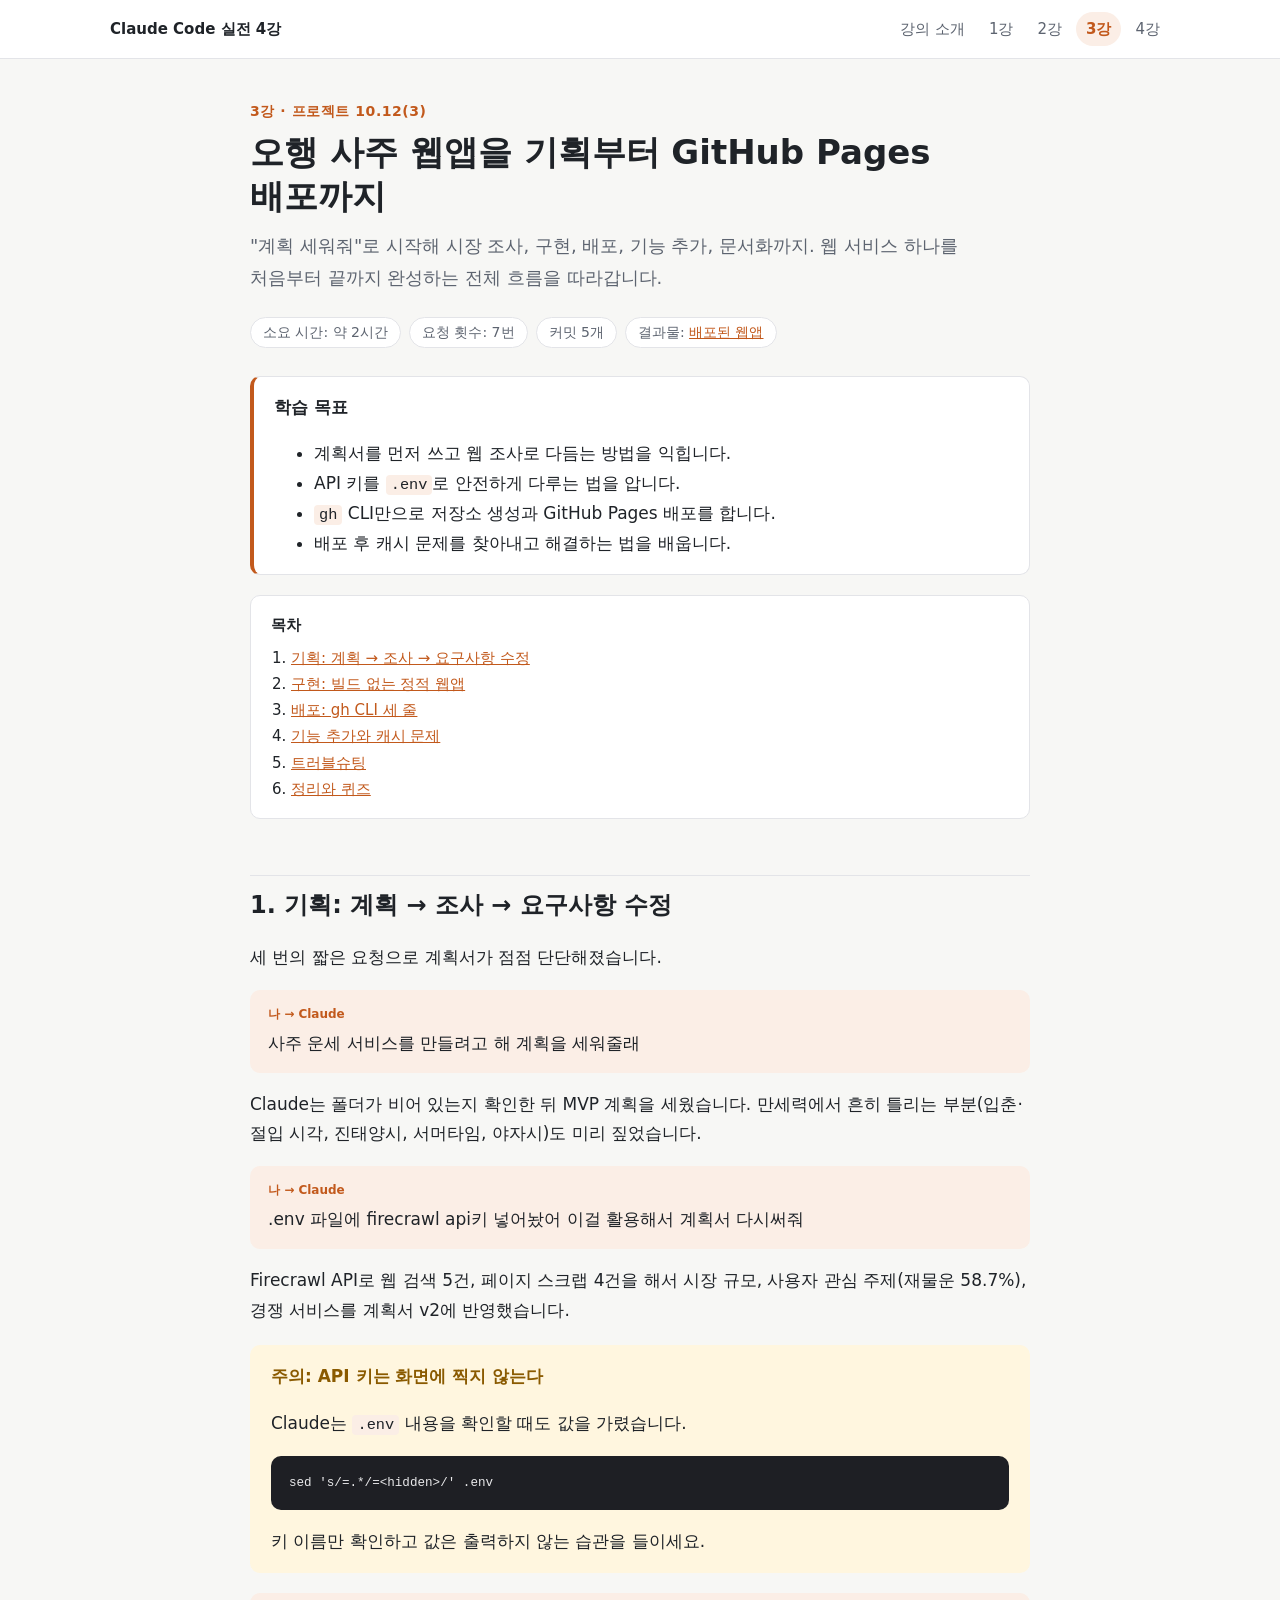
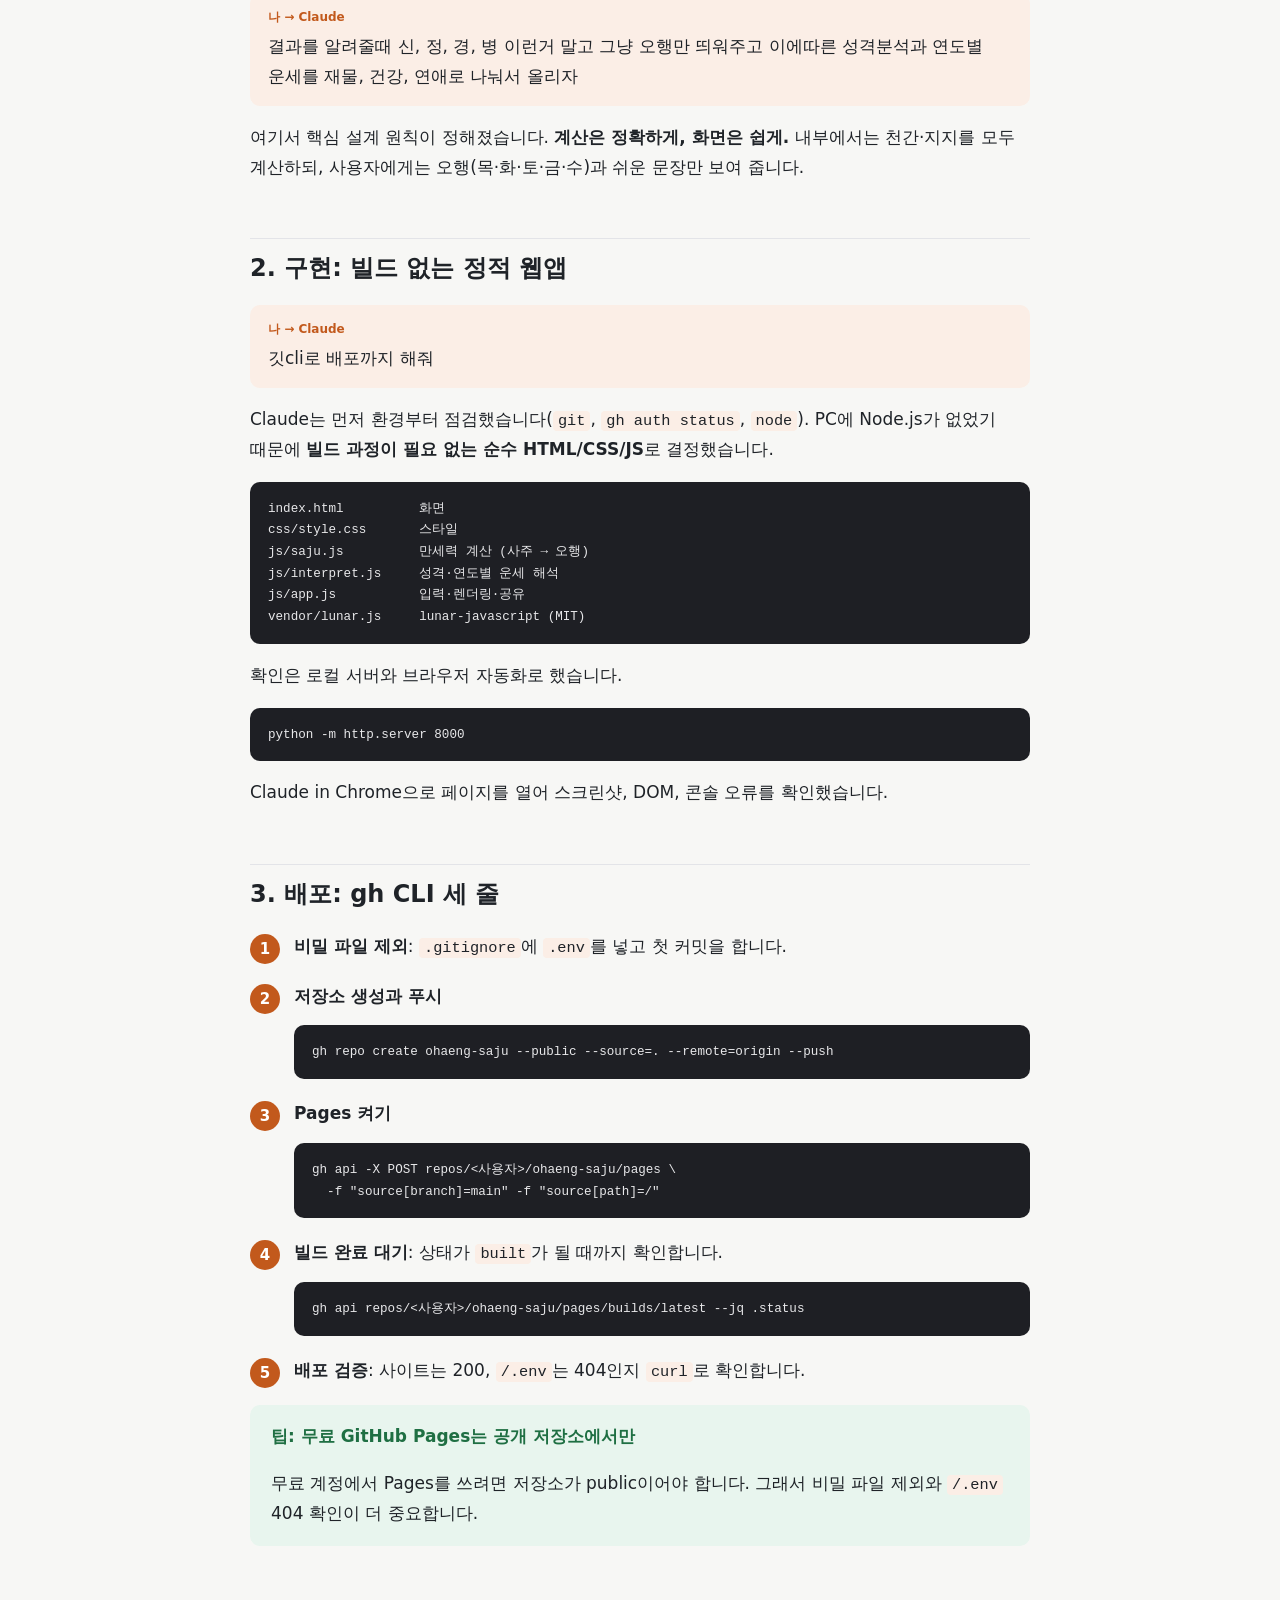
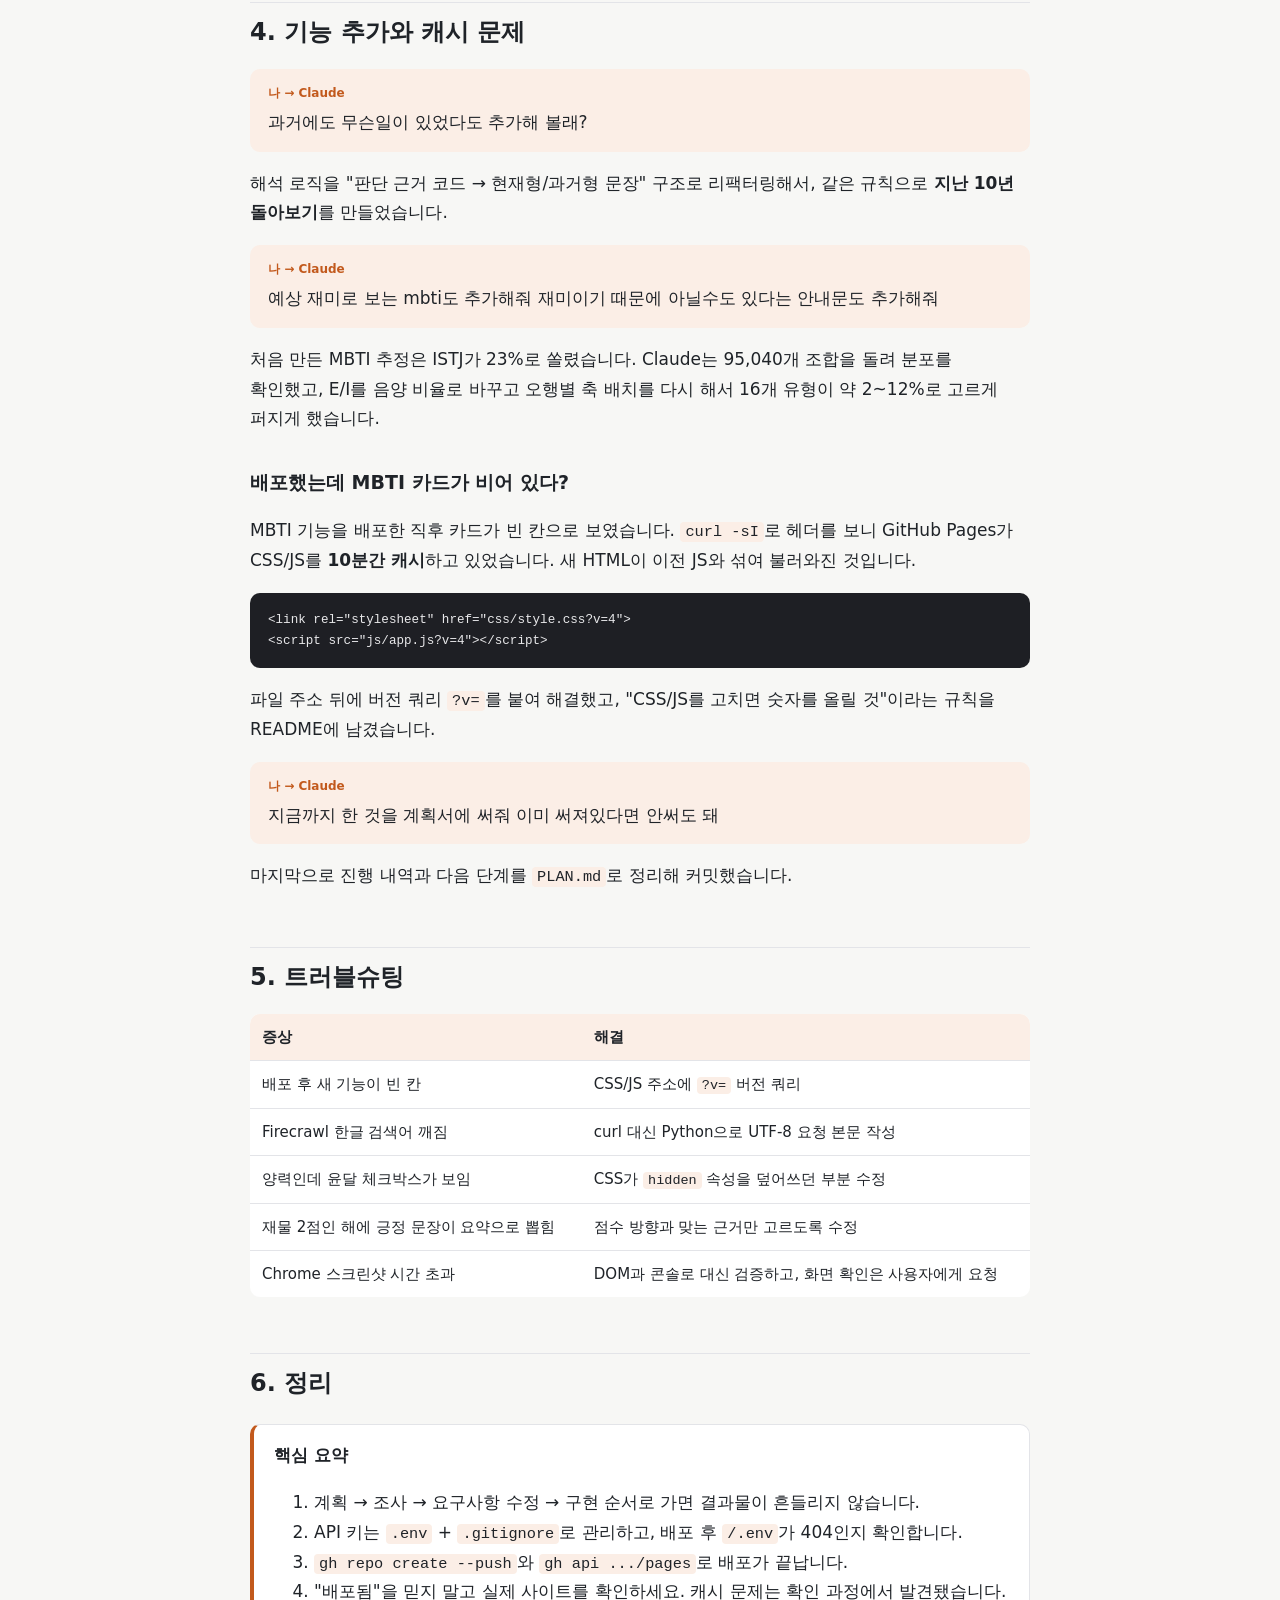
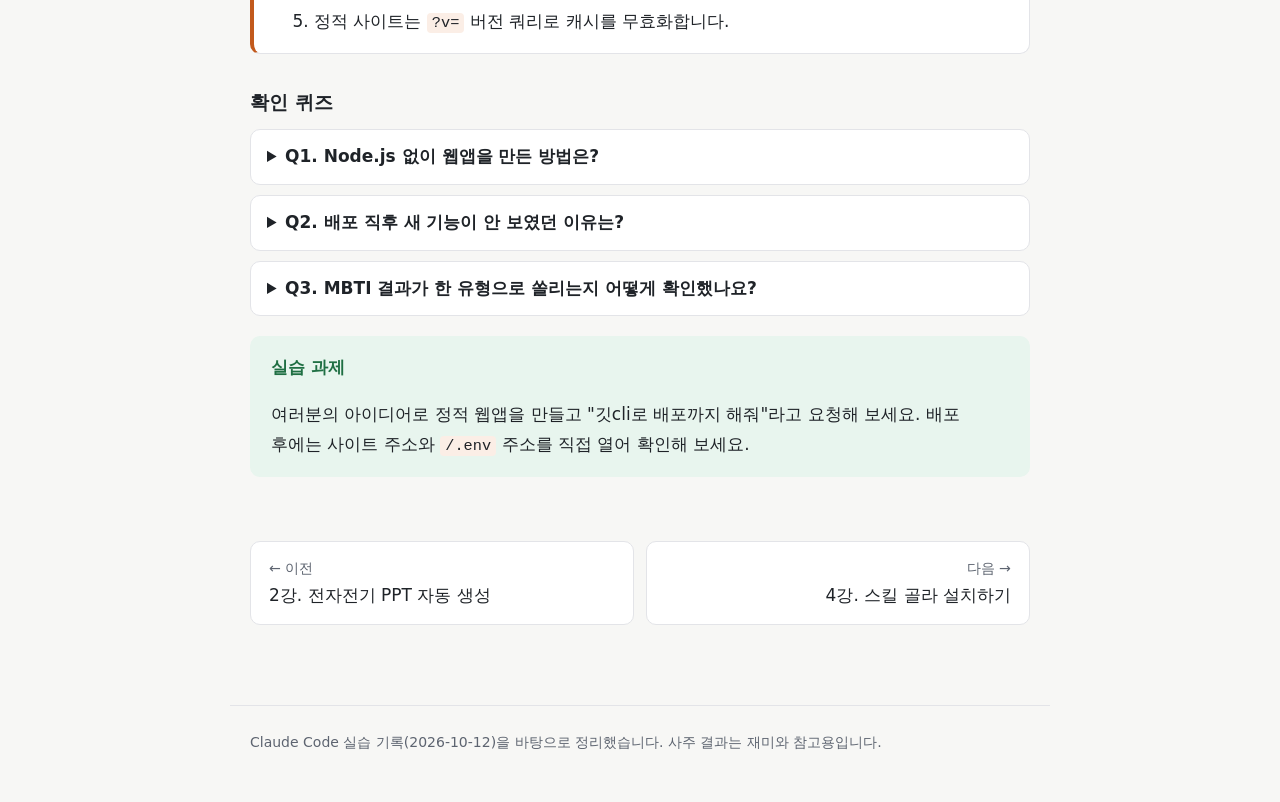
==== lesson3.html @ 3013a69d "Claude Code 실전 4강 온라인 강의 문서 추가 2026-10-12에 진행한 프로젝트 4개(채용공고 대시보드, 전자전기 PPT, 오행 사주 웹앱, k-skill 스킬 설치)" ====
<!DOCTYPE html>
<html lang="ko">
<head>
  <meta charset="UTF-8">
  <meta name="viewport" content="width=device-width, initial-scale=1">
  <title>3강. 오행 사주 웹앱을 기획부터 GitHub Pages 배포까지</title>
  <link rel="stylesheet" href="assets/style.css?v=1">
</head>
<body>
  <header class="topbar">
    <div class="topbar-inner">
      <a class="brand" href="index.html">Claude Code 실전 4강</a>
      <nav>
        <a href="index.html">강의 소개</a>
        <a href="lesson1.html">1강</a>
        <a href="lesson2.html">2강</a>
        <a href="lesson3.html" aria-current="page">3강</a>
        <a href="lesson4.html">4강</a>
      </nav>
    </div>
  </header>

  <main>
    <p class="eyebrow">3강 · 프로젝트 10.12(3)</p>
    <h1>오행 사주 웹앱을 기획부터 GitHub Pages 배포까지</h1>
    <p class="lead">"계획 세워줘"로 시작해 시장 조사, 구현, 배포, 기능 추가, 문서화까지. 웹 서비스 하나를 처음부터 끝까지 완성하는 전체 흐름을 따라갑니다.</p>

    <ul class="meta">
      <li>소요 시간: 약 2시간</li>
      <li>요청 횟수: 7번</li>
      <li>커밋 5개</li>
      <li>결과물: <a href="https://pakuyama.github.io/ohaeng-saju/">배포된 웹앱</a></li>
    </ul>

    <div class="box goals">
      <div class="box-title">학습 목표</div>
      <ul>
        <li>계획서를 먼저 쓰고 웹 조사로 다듬는 방법을 익힙니다.</li>
        <li>API 키를 <code>.env</code>로 안전하게 다루는 법을 압니다.</li>
        <li><code>gh</code> CLI만으로 저장소 생성과 GitHub Pages 배포를 합니다.</li>
        <li>배포 후 캐시 문제를 찾아내고 해결하는 법을 배웁니다.</li>
      </ul>
    </div>

    <div class="box toc">
      <div class="box-title">목차</div>
      <ol>
        <li><a href="#s1">기획: 계획 → 조사 → 요구사항 수정</a></li>
        <li><a href="#s2">구현: 빌드 없는 정적 웹앱</a></li>
        <li><a href="#s3">배포: gh CLI 세 줄</a></li>
        <li><a href="#s4">기능 추가와 캐시 문제</a></li>
        <li><a href="#s5">트러블슈팅</a></li>
        <li><a href="#s6">정리와 퀴즈</a></li>
      </ol>
    </div>

    <h2 id="s1">1. 기획: 계획 → 조사 → 요구사항 수정</h2>
    <p>세 번의 짧은 요청으로 계획서가 점점 단단해졌습니다.</p>
    <div class="prompt"><p>사주 운세 서비스를 만들려고 해 계획을 세워줄래</p></div>
    <p>Claude는 폴더가 비어 있는지 확인한 뒤 MVP 계획을 세웠습니다. 만세력에서 흔히 틀리는 부분(입춘·절입 시각, 진태양시, 서머타임, 야자시)도 미리 짚었습니다.</p>
    <div class="prompt"><p>.env 파일에 firecrawl api키 넣어놨어 이걸 활용해서 계획서 다시써줘</p></div>
    <p>Firecrawl API로 웹 검색 5건, 페이지 스크랩 4건을 해서 시장 규모, 사용자 관심 주제(재물운 58.7%), 경쟁 서비스를 계획서 v2에 반영했습니다.</p>

    <div class="box warn">
      <div class="box-title">주의: API 키는 화면에 찍지 않는다</div>
      <p>Claude는 <code>.env</code> 내용을 확인할 때도 값을 가렸습니다.</p>
      <pre><code>sed 's/=.*/=&lt;hidden&gt;/' .env</code></pre>
      <p>키 이름만 확인하고 값은 출력하지 않는 습관을 들이세요.</p>
    </div>

    <div class="prompt"><p>결과를 알려줄때 신, 정, 경, 병 이런거 말고 그냥 오행만 띄워주고 이에따른 성격분석과 연도별 운세를 재물, 건강, 연애로 나눠서 올리자</p></div>
    <p>여기서 핵심 설계 원칙이 정해졌습니다. <strong>계산은 정확하게, 화면은 쉽게.</strong> 내부에서는 천간·지지를 모두 계산하되, 사용자에게는 오행(목·화·토·금·수)과 쉬운 문장만 보여 줍니다.</p>

    <h2 id="s2">2. 구현: 빌드 없는 정적 웹앱</h2>
    <div class="prompt"><p>깃cli로 배포까지 해줘</p></div>
    <p>Claude는 먼저 환경부터 점검했습니다(<code>git</code>, <code>gh auth status</code>, <code>node</code>). PC에 Node.js가 없었기 때문에 <strong>빌드 과정이 필요 없는 순수 HTML/CSS/JS</strong>로 결정했습니다.</p>
    <pre><code>index.html          화면
css/style.css       스타일
js/saju.js          만세력 계산 (사주 → 오행)
js/interpret.js     성격·연도별 운세 해석
js/app.js           입력·렌더링·공유
vendor/lunar.js     lunar-javascript (MIT)</code></pre>
    <p>확인은 로컬 서버와 브라우저 자동화로 했습니다.</p>
    <pre><code>python -m http.server 8000</code></pre>
    <p>Claude in Chrome으로 페이지를 열어 스크린샷, DOM, 콘솔 오류를 확인했습니다.</p>

    <h2 id="s3">3. 배포: gh CLI 세 줄</h2>
    <ol class="steps">
      <li><strong>비밀 파일 제외</strong>: <code>.gitignore</code>에 <code>.env</code>를 넣고 첫 커밋을 합니다.</li>
      <li><strong>저장소 생성과 푸시</strong>
        <pre><code>gh repo create ohaeng-saju --public --source=. --remote=origin --push</code></pre></li>
      <li><strong>Pages 켜기</strong>
        <pre><code>gh api -X POST repos/&lt;사용자&gt;/ohaeng-saju/pages \
  -f "source[branch]=main" -f "source[path]=/"</code></pre></li>
      <li><strong>빌드 완료 대기</strong>: 상태가 <code>built</code>가 될 때까지 확인합니다.
        <pre><code>gh api repos/&lt;사용자&gt;/ohaeng-saju/pages/builds/latest --jq .status</code></pre></li>
      <li><strong>배포 검증</strong>: 사이트는 200, <code>/.env</code>는 404인지 <code>curl</code>로 확인합니다.</li>
    </ol>

    <div class="box tip">
      <div class="box-title">팁: 무료 GitHub Pages는 공개 저장소에서만</div>
      <p>무료 계정에서 Pages를 쓰려면 저장소가 public이어야 합니다. 그래서 비밀 파일 제외와 <code>/.env</code> 404 확인이 더 중요합니다.</p>
    </div>

    <h2 id="s4">4. 기능 추가와 캐시 문제</h2>
    <div class="prompt"><p>과거에도 무슨일이 있었다도 추가해 볼래?</p></div>
    <p>해석 로직을 "판단 근거 코드 → 현재형/과거형 문장" 구조로 리팩터링해서, 같은 규칙으로 <strong>지난 10년 돌아보기</strong>를 만들었습니다.</p>
    <div class="prompt"><p>예상 재미로 보는 mbti도 추가해줘 재미이기 때문에 아닐수도 있다는 안내문도 추가해줘</p></div>
    <p>처음 만든 MBTI 추정은 ISTJ가 23%로 쏠렸습니다. Claude는 95,040개 조합을 돌려 분포를 확인했고, E/I를 음양 비율로 바꾸고 오행별 축 배치를 다시 해서 16개 유형이 약 2~12%로 고르게 퍼지게 했습니다.</p>

    <h3>배포했는데 MBTI 카드가 비어 있다?</h3>
    <p>MBTI 기능을 배포한 직후 카드가 빈 칸으로 보였습니다. <code>curl -sI</code>로 헤더를 보니 GitHub Pages가 CSS/JS를 <strong>10분간 캐시</strong>하고 있었습니다. 새 HTML이 이전 JS와 섞여 불러와진 것입니다.</p>
    <pre><code>&lt;link rel="stylesheet" href="css/style.css?v=4"&gt;
&lt;script src="js/app.js?v=4"&gt;&lt;/script&gt;</code></pre>
    <p>파일 주소 뒤에 버전 쿼리 <code>?v=</code>를 붙여 해결했고, "CSS/JS를 고치면 숫자를 올릴 것"이라는 규칙을 README에 남겼습니다.</p>

    <div class="prompt"><p>지금까지 한 것을 계획서에 써줘 이미 써져있다면 안써도 돼</p></div>
    <p>마지막으로 진행 내역과 다음 단계를 <code>PLAN.md</code>로 정리해 커밋했습니다.</p>

    <h2 id="s5">5. 트러블슈팅</h2>
    <table>
      <thead><tr><th>증상</th><th>해결</th></tr></thead>
      <tbody>
        <tr><td>배포 후 새 기능이 빈 칸</td><td>CSS/JS 주소에 <code>?v=</code> 버전 쿼리</td></tr>
        <tr><td>Firecrawl 한글 검색어 깨짐</td><td>curl 대신 Python으로 UTF-8 요청 본문 작성</td></tr>
        <tr><td>양력인데 윤달 체크박스가 보임</td><td>CSS가 <code>hidden</code> 속성을 덮어쓰던 부분 수정</td></tr>
        <tr><td>재물 2점인 해에 긍정 문장이 요약으로 뽑힘</td><td>점수 방향과 맞는 근거만 고르도록 수정</td></tr>
        <tr><td>Chrome 스크린샷 시간 초과</td><td>DOM과 콘솔로 대신 검증하고, 화면 확인은 사용자에게 요청</td></tr>
      </tbody>
    </table>

    <h2 id="s6">6. 정리</h2>
    <div class="box goals">
      <div class="box-title">핵심 요약</div>
      <ol>
        <li>계획 → 조사 → 요구사항 수정 → 구현 순서로 가면 결과물이 흔들리지 않습니다.</li>
        <li>API 키는 <code>.env</code> + <code>.gitignore</code>로 관리하고, 배포 후 <code>/.env</code>가 404인지 확인합니다.</li>
        <li><code>gh repo create --push</code>와 <code>gh api .../pages</code>로 배포가 끝납니다.</li>
        <li>"배포됨"을 믿지 말고 실제 사이트를 확인하세요. 캐시 문제는 확인 과정에서 발견됐습니다.</li>
        <li>정적 사이트는 <code>?v=</code> 버전 쿼리로 캐시를 무효화합니다.</li>
      </ol>
    </div>

    <h3>확인 퀴즈</h3>
    <details>
      <summary>Q1. Node.js 없이 웹앱을 만든 방법은?</summary>
      <p>빌드 도구가 필요 없는 순수 HTML/CSS/JS로 만들고, 라이브러리는 <code>vendor/</code>에 파일로 넣었습니다.</p>
    </details>
    <details>
      <summary>Q2. 배포 직후 새 기능이 안 보였던 이유는?</summary>
      <p>GitHub Pages가 CSS/JS를 10분간 캐시해서, 새 HTML과 이전 JS가 섞여 불러와졌기 때문입니다.</p>
    </details>
    <details>
      <summary>Q3. MBTI 결과가 한 유형으로 쏠리는지 어떻게 확인했나요?</summary>
      <p>가능한 입력 조합 95,040개를 모두 돌려 유형별 비율을 확인했습니다.</p>
    </details>

    <div class="box tip">
      <div class="box-title">실습 과제</div>
      <p>여러분의 아이디어로 정적 웹앱을 만들고 "깃cli로 배포까지 해줘"라고 요청해 보세요. 배포 후에는 사이트 주소와 <code>/.env</code> 주소를 직접 열어 확인해 보세요.</p>
    </div>

    <div class="pager">
      <a href="lesson2.html"><small>← 이전</small>2강. 전자전기 PPT 자동 생성</a>
      <a class="next" href="lesson4.html"><small>다음 →</small>4강. 스킬 골라 설치하기</a>
    </div>
  </main>

  <footer>Claude Code 실습 기록(2026-10-12)을 바탕으로 정리했습니다. 사주 결과는 재미와 참고용입니다.</footer>
</body>
</html>
---- assets/style.css ----
:root {
  --bg: #f7f7f5;
  --surface: #ffffff;
  --ink: #1f2328;
  --muted: #5d6470;
  --line: #e3e4e8;
  --accent: #c2591c;
  --accent-soft: #fbeee6;
  --code-bg: #1e1f24;
  --code-ink: #e8e8ea;
  --tip: #1f6f43;
  --tip-soft: #e8f5ee;
  --warn: #8a5a00;
  --warn-soft: #fff6df;
  --radius: 10px;
  --maxw: 820px;
}

@media (prefers-color-scheme: dark) {
  :root {
    --bg: #17181b;
    --surface: #202226;
    --ink: #e9eaec;
    --muted: #a3a8b1;
    --line: #34373d;
    --accent: #ee8a4d;
    --accent-soft: #3a2a20;
    --code-bg: #0f1013;
    --tip: #7fd3a4;
    --tip-soft: #1d3127;
    --warn: #f0c55b;
    --warn-soft: #362d17;
  }
}

* { box-sizing: border-box; }

html { scroll-behavior: smooth; }

body {
  margin: 0;
  background: var(--bg);
  color: var(--ink);
  font-family: "Pretendard", "Apple SD Gothic Neo", "Malgun Gothic", system-ui, sans-serif;
  font-size: 17px;
  line-height: 1.75;
  word-break: keep-all;
}

a { color: var(--accent); }

/* 상단 바 */
.topbar {
  position: sticky;
  top: 0;
  z-index: 10;
  background: var(--surface);
  border-bottom: 1px solid var(--line);
}
.topbar-inner {
  max-width: 1100px;
  margin: 0 auto;
  padding: 12px 20px;
  display: flex;
  align-items: center;
  gap: 16px;
  font-size: 15px;
}
.brand { font-weight: 700; color: var(--ink); text-decoration: none; }
.topbar nav { margin-left: auto; display: flex; gap: 4px; flex-wrap: wrap; }
.topbar nav a {
  text-decoration: none;
  color: var(--muted);
  padding: 4px 10px;
  border-radius: 999px;
}
.topbar nav a[aria-current="page"] { background: var(--accent-soft); color: var(--accent); font-weight: 600; }

/* 본문 */
main { max-width: var(--maxw); margin: 0 auto; padding: 40px 20px 80px; }

.eyebrow { color: var(--accent); font-weight: 700; font-size: 14px; letter-spacing: .04em; margin: 0 0 6px; }
h1 { font-size: 34px; line-height: 1.3; margin: 0 0 12px; }
h2 { font-size: 24px; margin: 56px 0 12px; padding-top: 8px; border-top: 1px solid var(--line); }
h3 { font-size: 19px; margin: 32px 0 8px; }
.lead { color: var(--muted); font-size: 18px; margin: 0 0 24px; }

.meta { display: flex; flex-wrap: wrap; gap: 8px; margin: 0 0 28px; padding: 0; list-style: none; }
.meta li { background: var(--surface); border: 1px solid var(--line); border-radius: 999px; padding: 2px 12px; font-size: 14px; color: var(--muted); }

/* 박스 */
.box { border-radius: var(--radius); padding: 16px 20px; margin: 20px 0; border: 1px solid var(--line); background: var(--surface); }
.box > :first-child { margin-top: 0; }
.box > :last-child { margin-bottom: 0; }
.box-title { font-weight: 700; margin-bottom: 6px; }
.goals { border-left: 4px solid var(--accent); }
.tip { background: var(--tip-soft); border-color: transparent; }
.tip .box-title { color: var(--tip); }
.warn { background: var(--warn-soft); border-color: transparent; }
.warn .box-title { color: var(--warn); }

/* 프롬프트 */
.prompt {
  background: var(--accent-soft);
  border-radius: var(--radius);
  padding: 14px 18px;
  margin: 16px 0;
  position: relative;
}
.prompt::before {
  content: "나 → Claude";
  display: block;
  font-size: 12px;
  font-weight: 700;
  color: var(--accent);
  margin-bottom: 4px;
}
.prompt p { margin: 0; }

/* 코드 */
code { font-family: "D2Coding", "Consolas", ui-monospace, monospace; font-size: .9em; background: var(--accent-soft); padding: 1px 5px; border-radius: 4px; }
pre { background: var(--code-bg); color: var(--code-ink); padding: 16px 18px; border-radius: var(--radius); overflow-x: auto; line-height: 1.55; font-size: 14px; }
pre code { background: none; padding: 0; color: inherit; }

/* 단계 */
ol.steps { counter-reset: step; list-style: none; padding: 0; }
ol.steps > li { counter-increment: step; position: relative; padding-left: 44px; margin: 0 0 20px; }
ol.steps > li::before {
  content: counter(step);
  position: absolute; left: 0; top: 2px;
  width: 30px; height: 30px; border-radius: 50%;
  background: var(--accent); color: #fff;
  display: grid; place-items: center;
  font-weight: 700; font-size: 15px;
}

/* 표 */
table { width: 100%; border-collapse: collapse; margin: 16px 0; font-size: 15px; background: var(--surface); border-radius: var(--radius); overflow: hidden; }
th, td { text-align: left; padding: 10px 12px; border-bottom: 1px solid var(--line); vertical-align: top; }
th { background: var(--accent-soft); font-weight: 700; }
tr:last-child td { border-bottom: 0; }

/* 그림 */
figure { margin: 24px 0; }
figure img, figure video { width: 100%; border-radius: var(--radius); border: 1px solid var(--line); display: block; background: #fff; }
figcaption { font-size: 14px; color: var(--muted); margin-top: 6px; }
.grid-2 { display: grid; grid-template-columns: 1fr 1fr; gap: 16px; }
.grid-2 figure { margin: 0; }
@media (max-width: 640px) { .grid-2 { grid-template-columns: 1fr; } }

/* 퀴즈 */
details { background: var(--surface); border: 1px solid var(--line); border-radius: var(--radius); padding: 12px 16px; margin: 10px 0; }
details summary { cursor: pointer; font-weight: 600; }
details[open] summary { margin-bottom: 8px; }

/* 강의 카드 (목차) */
.cards { display: grid; gap: 16px; margin: 24px 0; }
.card { display: block; text-decoration: none; color: inherit; background: var(--surface); border: 1px solid var(--line); border-radius: var(--radius); padding: 20px 22px; transition: border-color .15s; }
.card:hover { border-color: var(--accent); }
.card .num { color: var(--accent); font-weight: 700; font-size: 14px; }
.card h3 { margin: 4px 0 6px; }
.card p { margin: 0; color: var(--muted); font-size: 15px; }
.card .tags { margin-top: 10px; display: flex; flex-wrap: wrap; gap: 6px; }
.card .tags span { font-size: 12px; background: var(--accent-soft); color: var(--accent); padding: 1px 8px; border-radius: 999px; }

/* 이전/다음 */
.pager { display: flex; justify-content: space-between; gap: 12px; margin-top: 64px; }
.pager a { flex: 1; text-decoration: none; border: 1px solid var(--line); background: var(--surface); border-radius: var(--radius); padding: 14px 18px; color: var(--ink); }
.pager a:hover { border-color: var(--accent); }
.pager small { display: block; color: var(--muted); }
.pager .next { text-align: right; }

/* 목차 */
.toc { font-size: 15px; }
.toc ol { margin: 0; padding-left: 20px; }

footer { max-width: var(--maxw); margin: 0 auto; padding: 24px 20px 48px; color: var(--muted); font-size: 14px; border-top: 1px solid var(--line); }
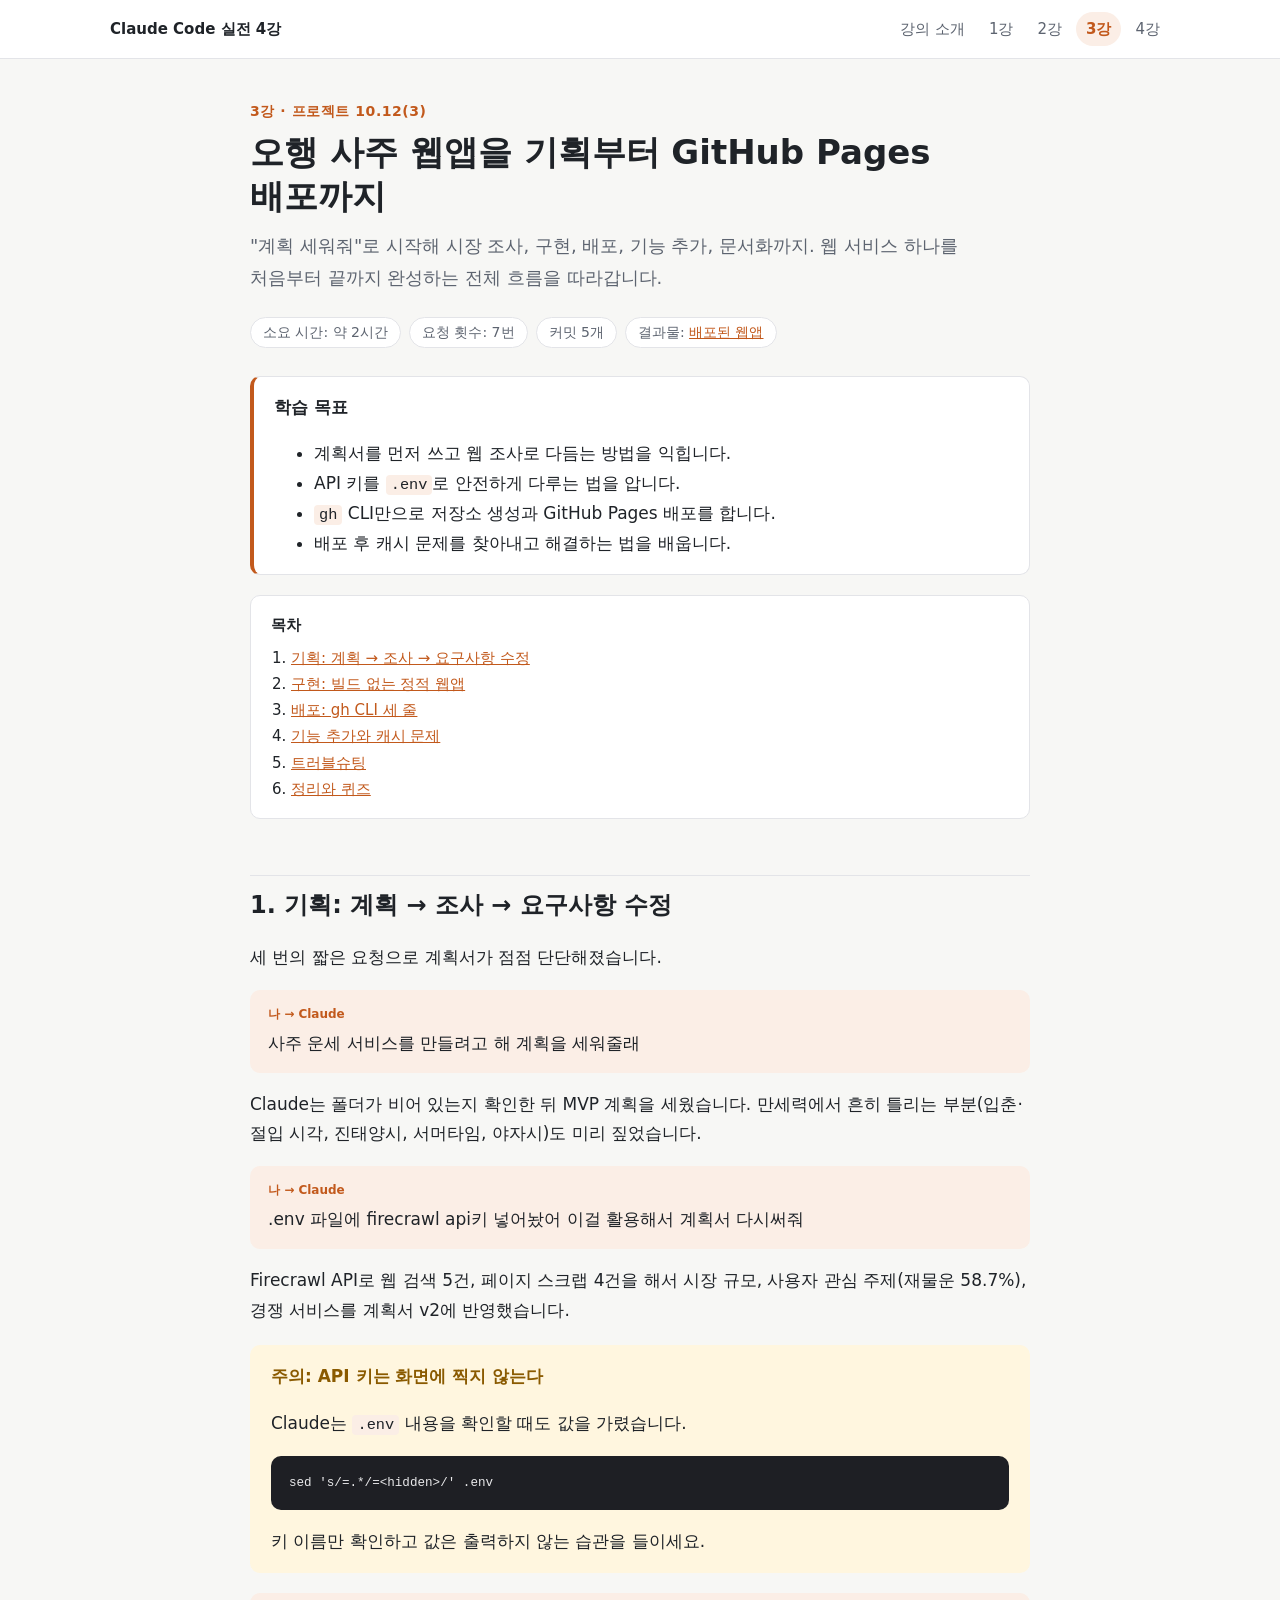
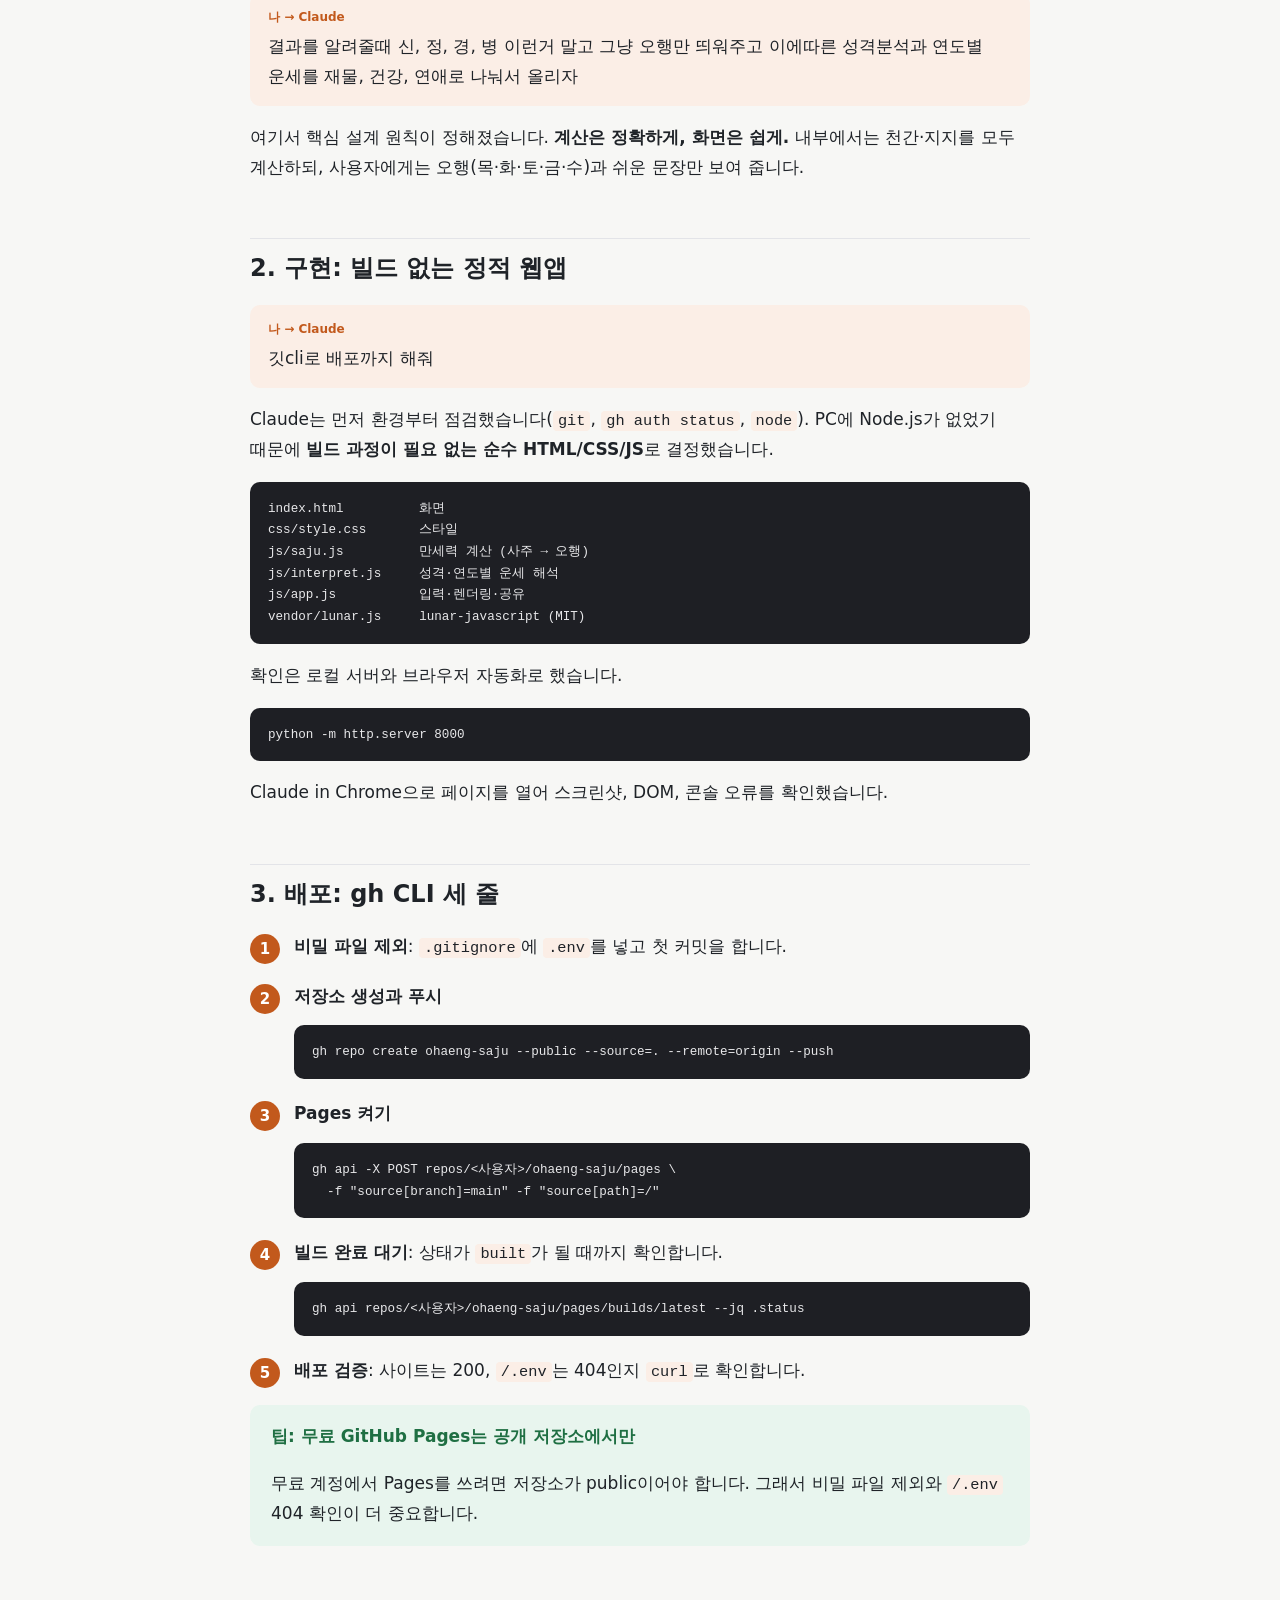
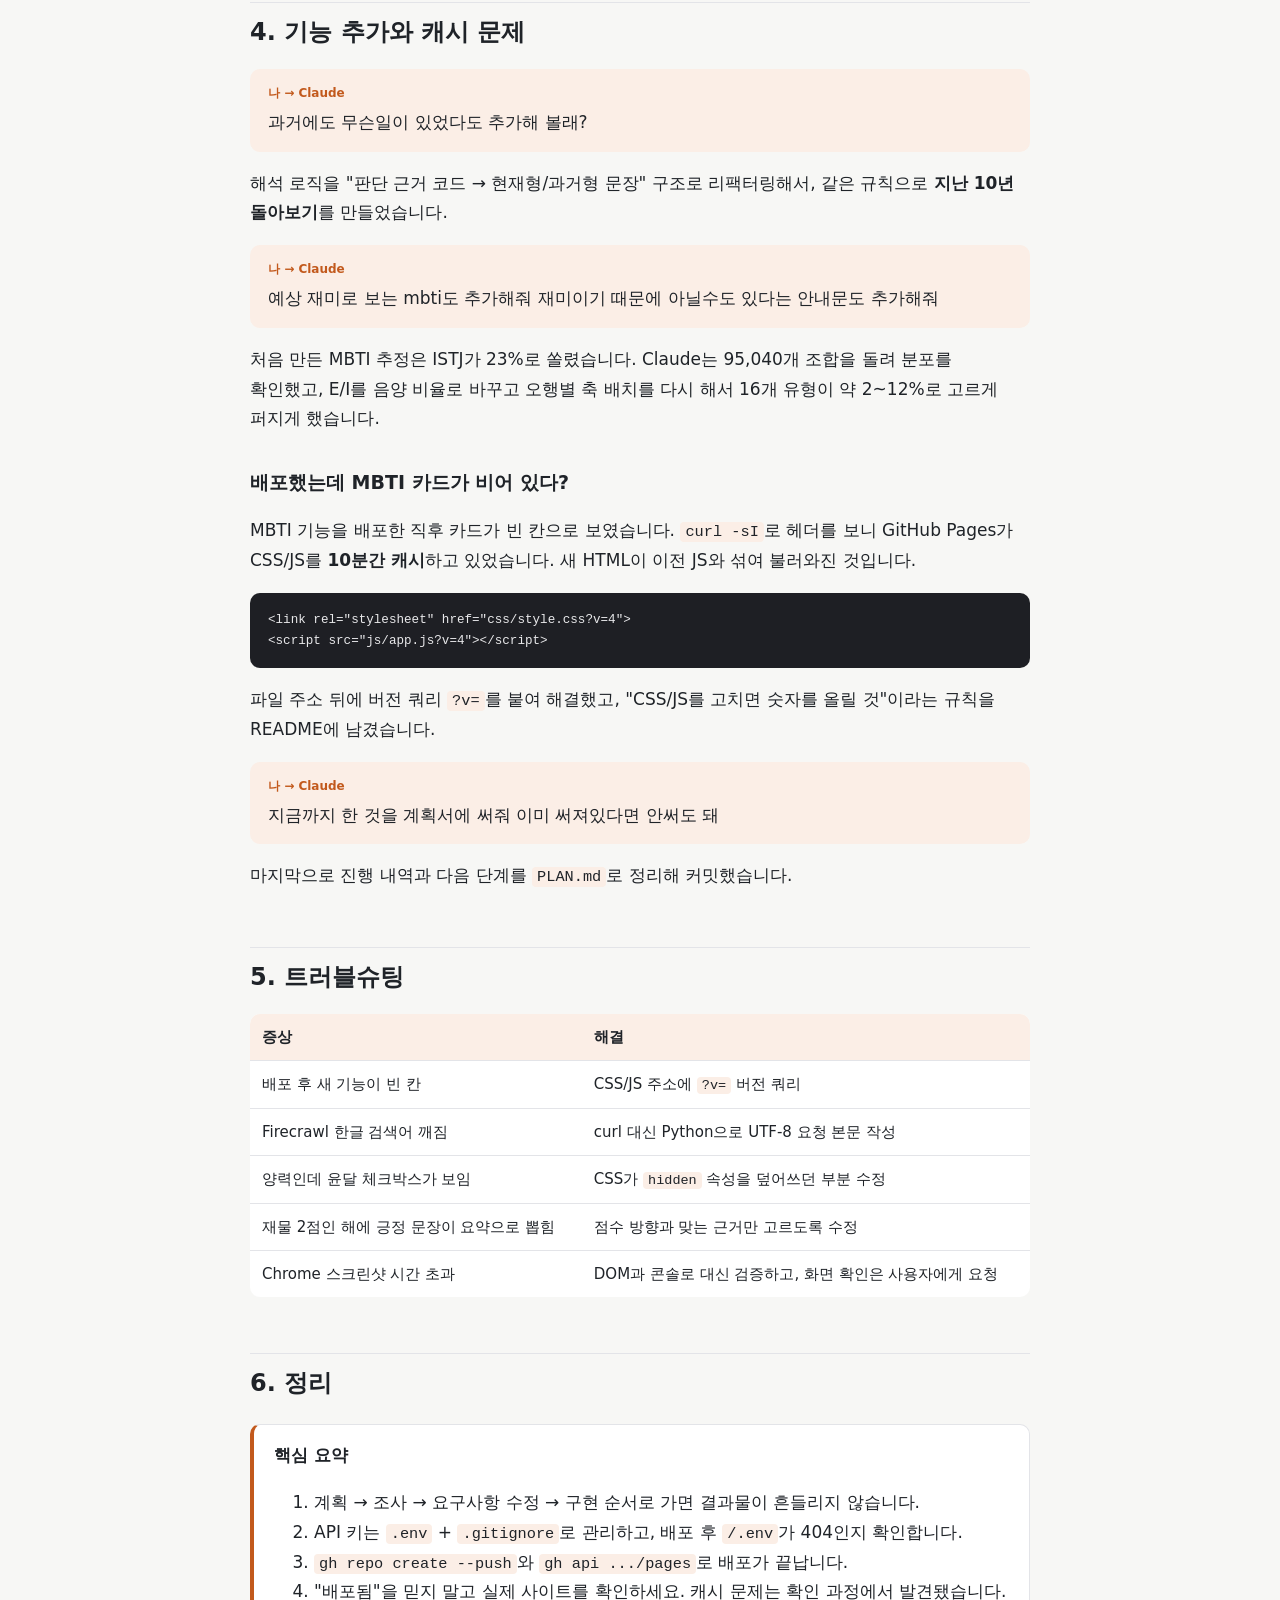
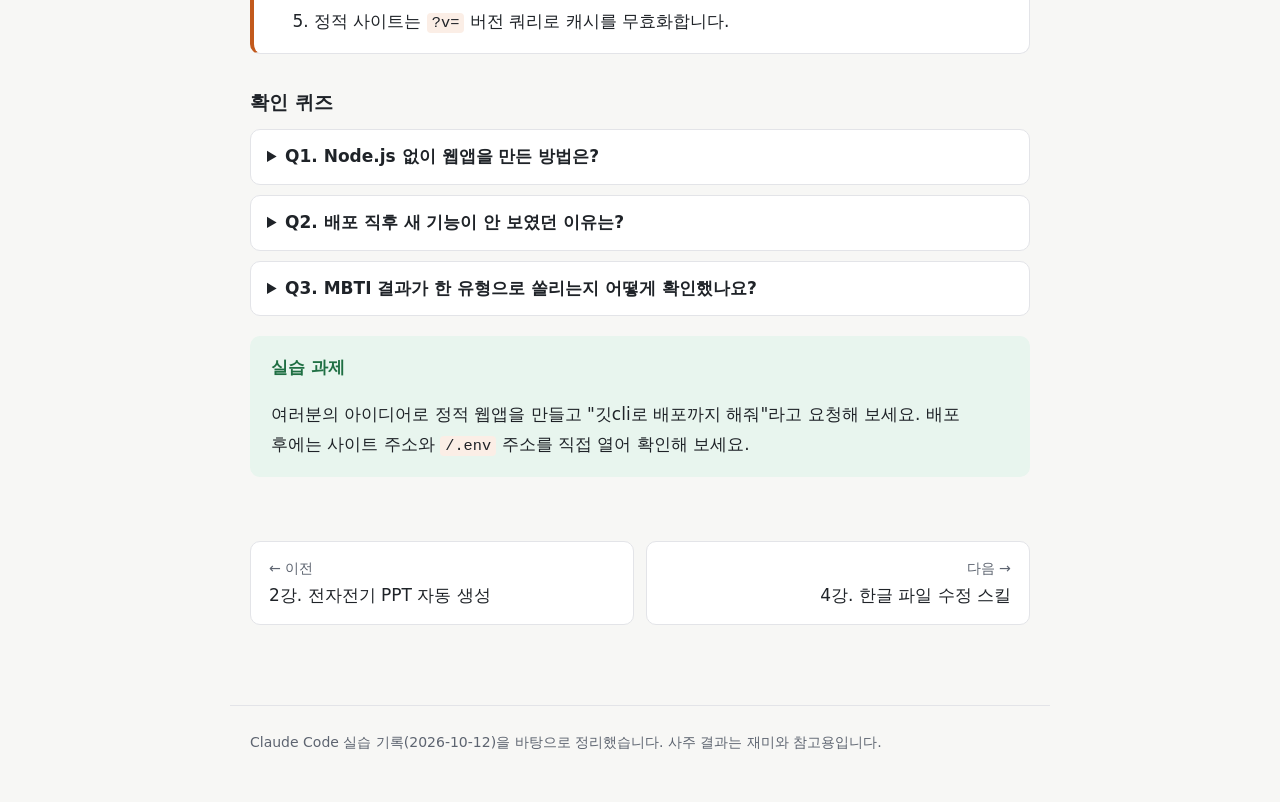
==== commit bb38c6dc: "4강을 한글(HWP) 파일 수정용 스킬 설치 강의로 재구성 - 4강 제목과 목적을 AI로 HWP 파일을 수정하기 위한 스킬 설치로 변경 - hwp / rhwp-edit / rhwp" ====
--- a/lesson3.html
+++ b/lesson3.html
@@ -162,7 +162,7 @@
 
     <div class="pager">
       <a href="lesson2.html"><small>← 이전</small>2강. 전자전기 PPT 자동 생성</a>
-      <a class="next" href="lesson4.html"><small>다음 →</small>4강. 스킬 골라 설치하기</a>
+      <a class="next" href="lesson4.html"><small>다음 →</small>4강. 한글 파일 수정 스킬</a>
     </div>
   </main>
 
